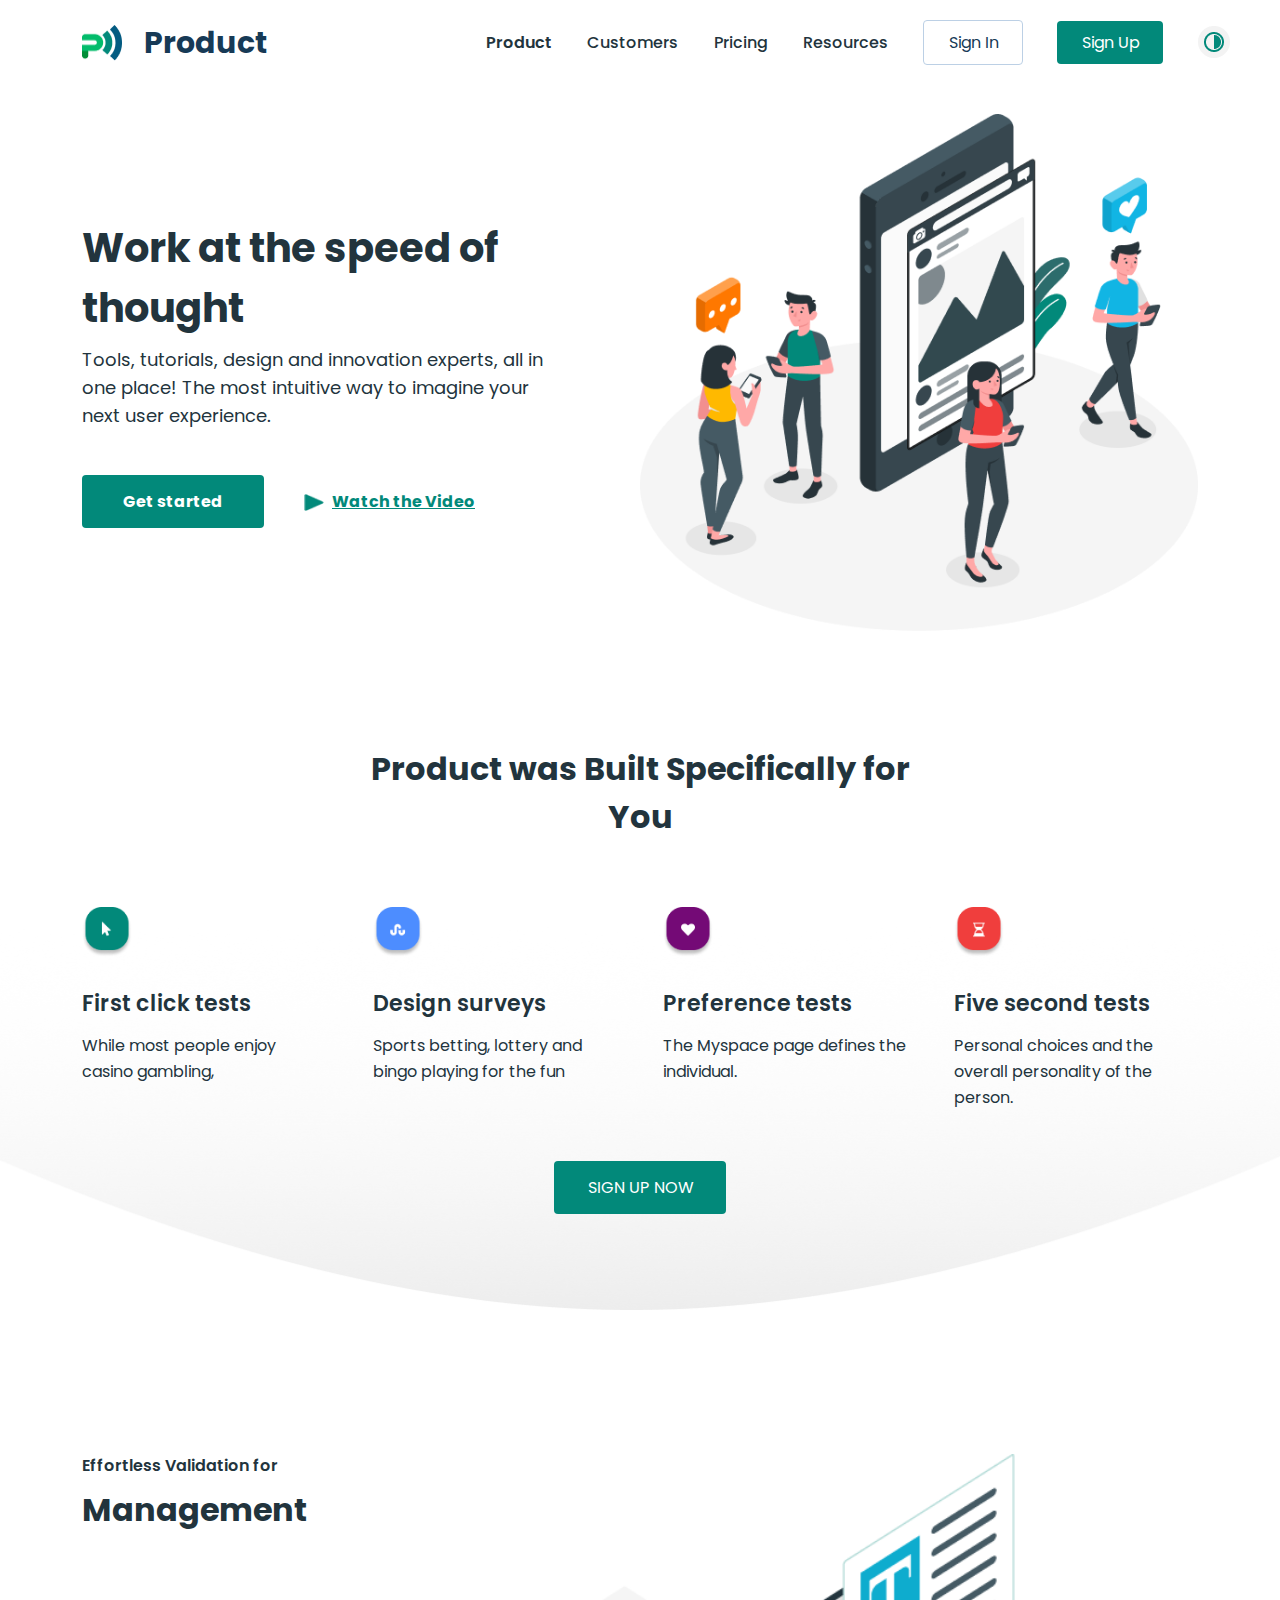
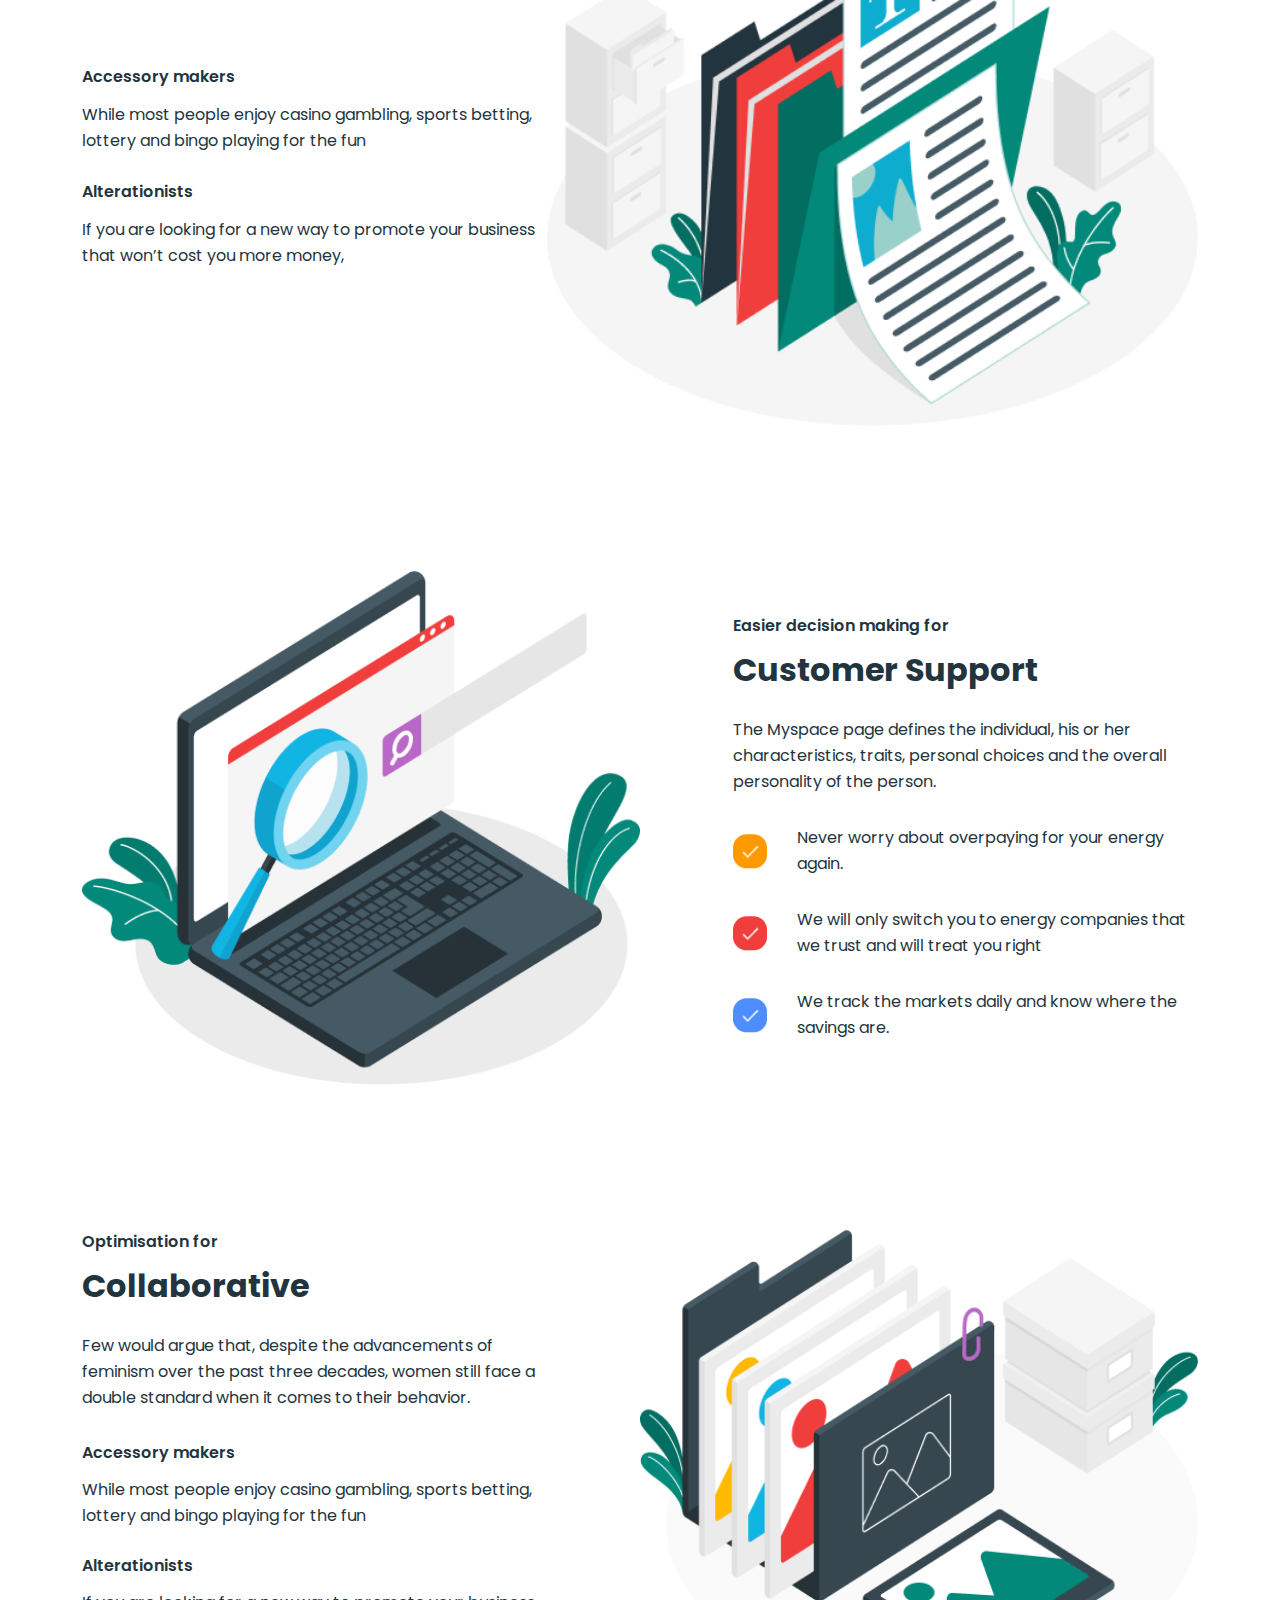
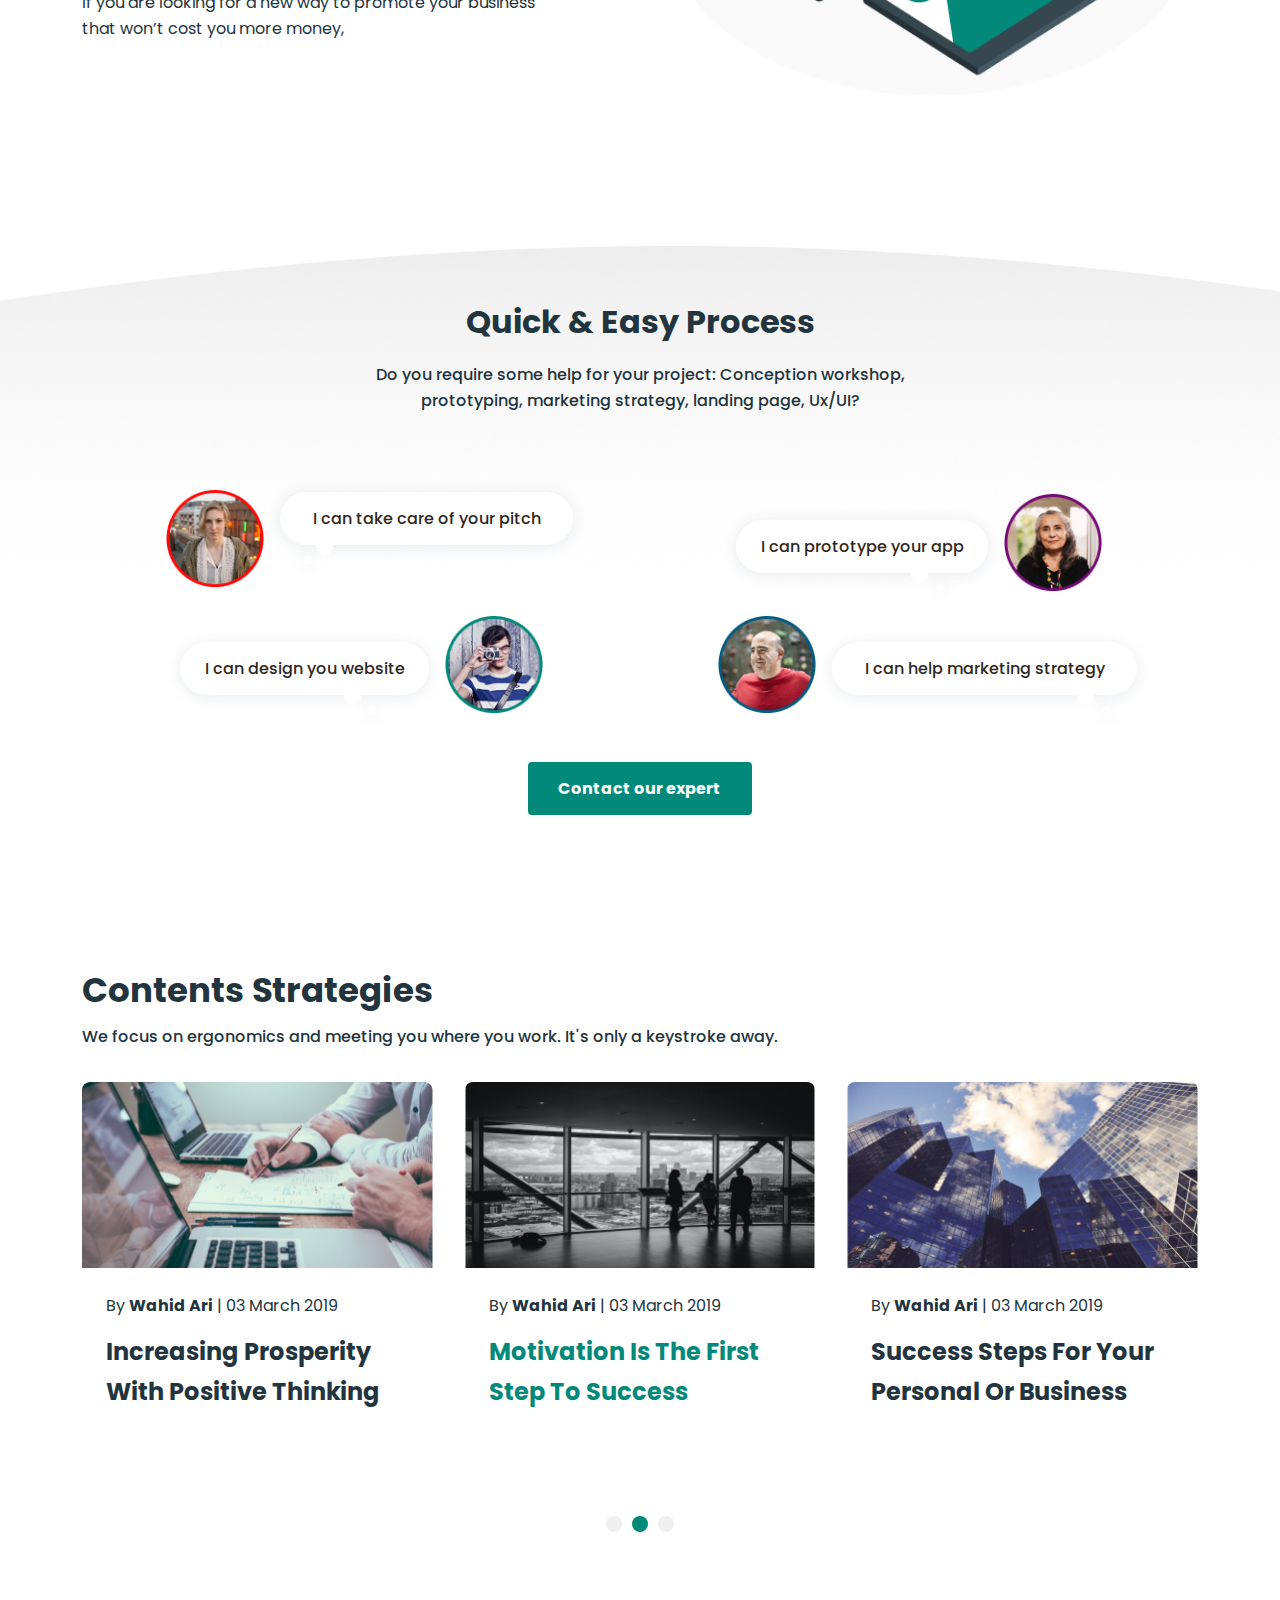
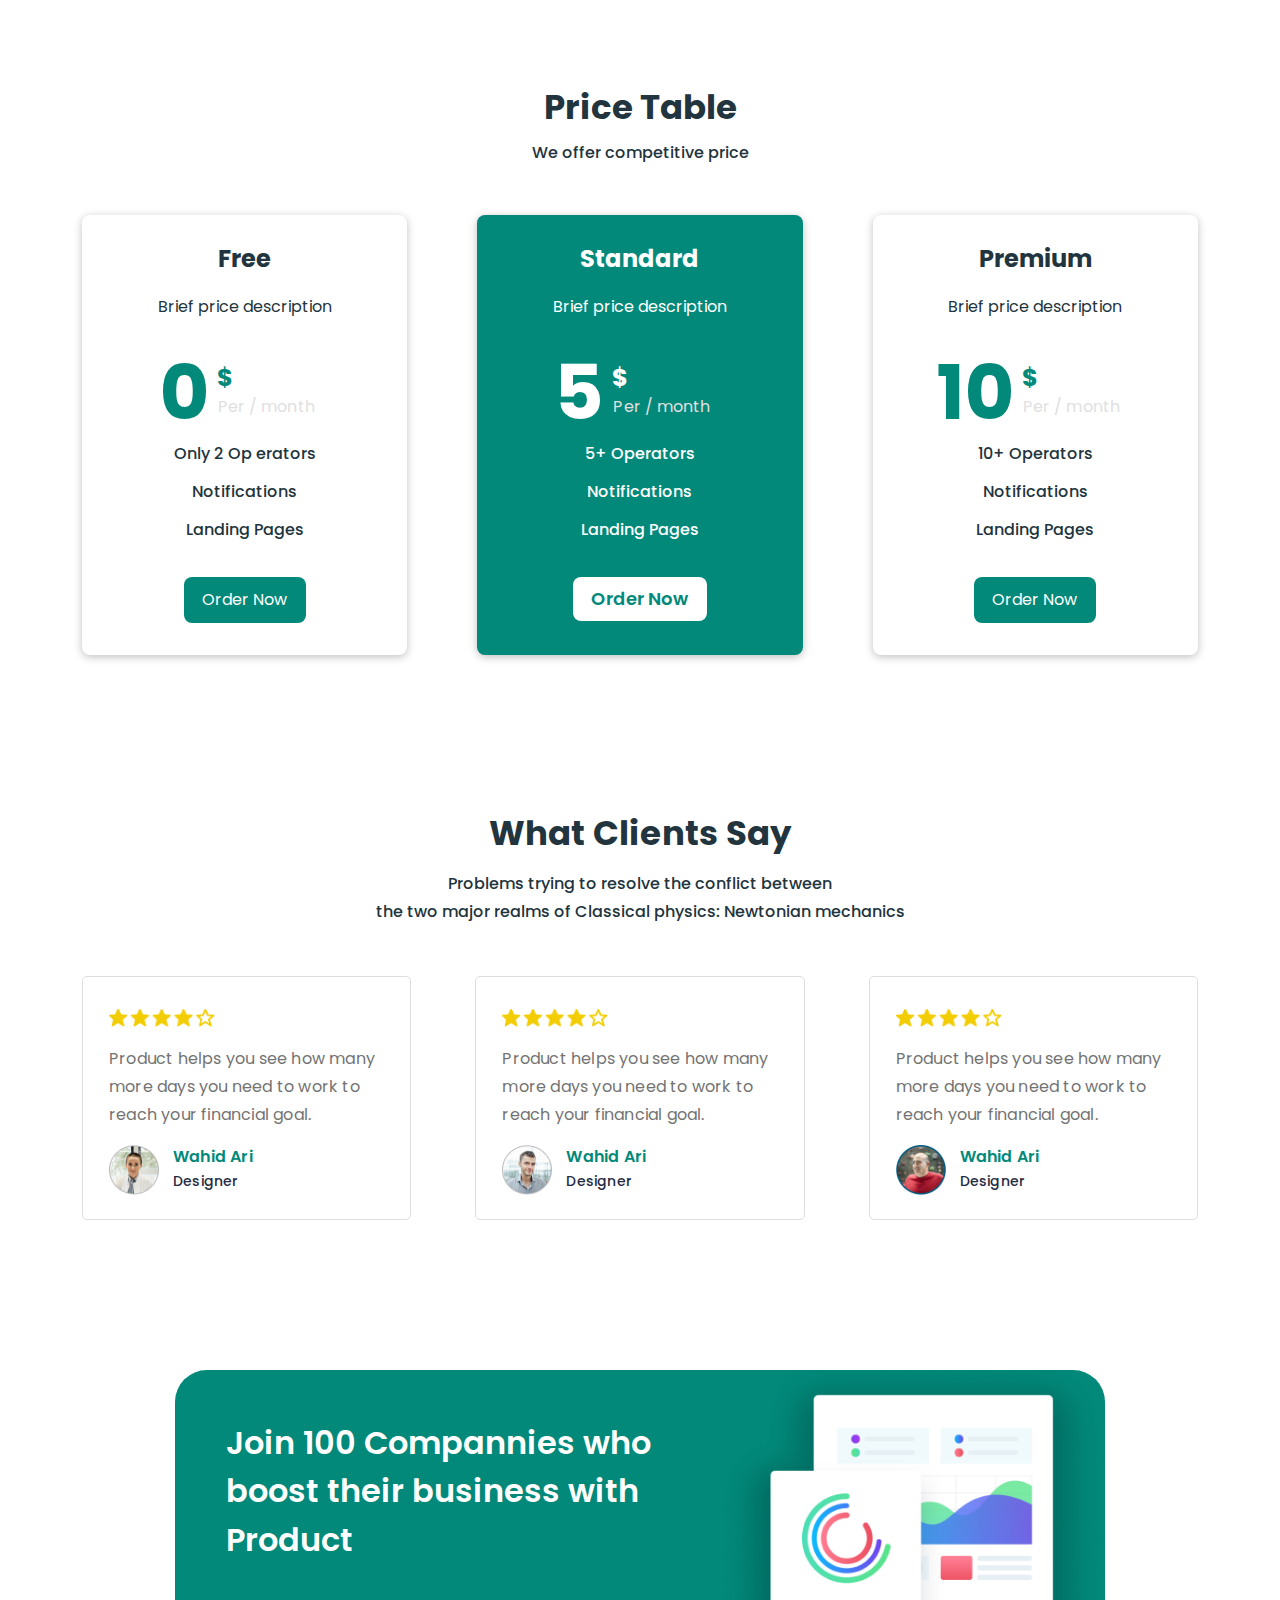
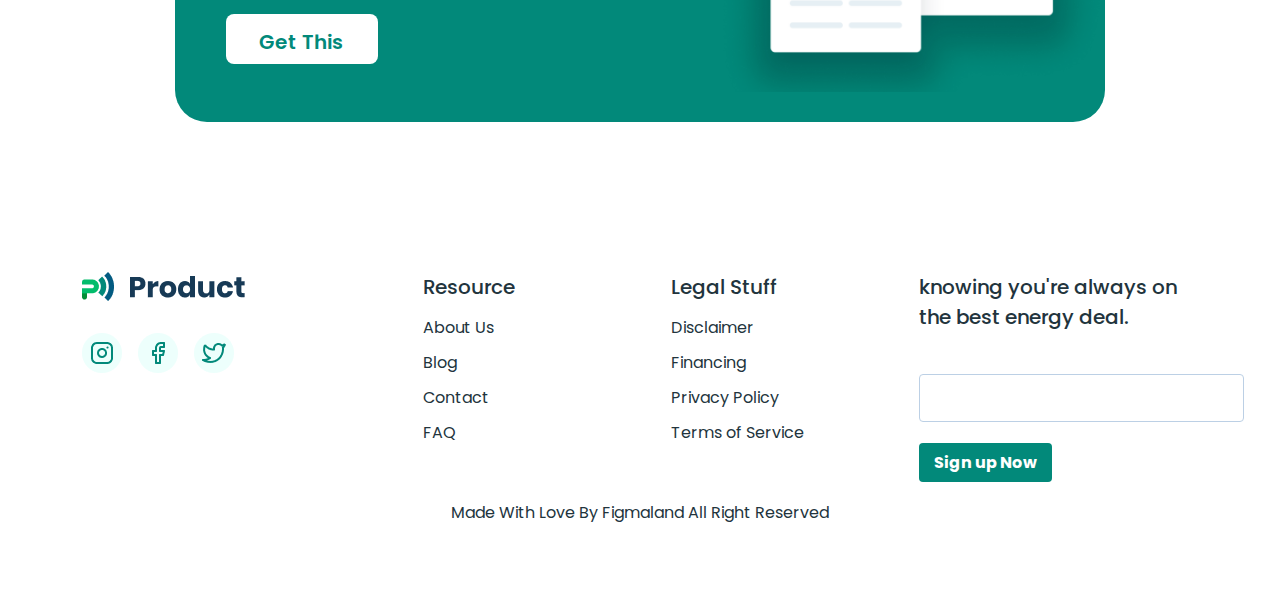
==== index.html @ bbb2ed30 "intial commit" ====
<!DOCTYPE html>
<html>

<head>
  <meta charset="utf-8">
  <title>Lesson 3_3</title>
  <meta name="viewport" content="width=device-width, initial-scale=1.0">
  <link rel="stylesheet" href="css/bootstrap.css">
  <link rel="stylesheet" href="css/style.css">
  <link rel="preconnect" href="https://fonts.googleapis.com">
  <link href="https://fonts.googleapis.com/css2?family=Poppins:wght@400;500;600;700&display=swap" rel="stylesheet">
  <link href='https://unpkg.com/boxicons@2.1.4/css/boxicons.min.css' rel='stylesheet'>
</head>

<body>
  <header>
    <div class="container">
      <div class="header-product">
        <div class="header-product-logo col-lg-2 col-6">
          <img src="img/product.png" class="col-3" alt="product" width="40px" height="36px">
          <h1 class="col-8">Product</h1>
        </div>
          <input type="checkbox" name="checkbox">
          <span><i class='bx bx-menu'></i><i class='bx bx-x'></i></span>
        <div class="product-nav col-lg-8 col-3">
          <nav class="col-7">
            <ul>
              <li><a href="index.html">Product</a></li>
              <li><a href="customers.html">Customers</a></li>
              <li><a href="pricing.html">Pricing</a></li>
              <li><a href="#">Resources</a></li>
            </ul>
          </nav>
          <button type="button" class="sign-in">Sign In</button>
          <button type="button" class="sign-up">Sign Up</button>
          <div id="headerImg"></div>
        </div>
      </div>
    </div>
  </header>

  <section>
    <div class="container">
      <div class="work">
        <div class="row align-items-center justify-content-between">
          <div class="work-text col-lg-5 col-12 order-last-work">
            <h1>Work  at the speed of thought</h1>
            <p>Tools, tutorials, design and innovation experts, all in one place! The most intuitive way to imagine your next user experience.</p>
            <div>
              <button type="button" class="started-btn">Get started</button>
              <button type="button" class="the-video-btn"><img src="img/video-icon.png" alt="icon"><ins>Watch the Video</ins></button>
            </div>
          </div>
          <div class="work-img col-lg-6 col-12 order-first-work">
            <img src="img/amico.png" alt="amoco">
          </div>
        </div>
        </div>
    </div>
  </section>

  <section id="section-bluit">
    <div class="container">
      <div class="bluit">
        <h2 class="col-lg-6 col-12">Product  was Built Specifically for You</h2>
        <div class="row">
          <div class="bluit-content">
            <img src="img/first-click.png" alt="first-click">
            <h3>First click tests</h3>
            <p>While most people enjoy casino gambling,</p>
          </div>
          <div class="bluit-content">
            <img src="img/design-surveys.png" alt="design-surveys">
            <h3>Design surveys</h3>
            <p>Sports betting, lottery and bingo playing for the fun</p>
          </div>
          <div class="bluit-content">
            <img src="img/prefernce.png" alt="prefernce">
            <h3>Preference tests</h3>
            <p>The Myspace page defines the individual.</p>
          </div>
          <div class="bluit-content">
            <img src="img/five-second.png" alt="five-second">
            <h3>Five second tests</h3>
            <p>Personal choices and the overall personality of the person. </p>
          </div>
        </div>
        <button type="button" class="bluit-sign-btn">SIGN UP NOW</button>
      </div>
    </div>
  </section>

  <section>
    <div class="container">
      <div class="row management">
        <div class="management-text col-lg-5 col-12">
          <h4>Effortless Validation for</h4>
          <h2>Management</h2>
          <p>The Myspace page defines the individual, his or her characteristics, traits, personal choices and the overall personality of the person. </p>
          <h4>Accessory makers</h4>
          <p>While most people enjoy casino gambling, sports betting, lottery and bingo playing for the fun</p>
          <h4>Alterationists</h4>
          <p>If you are looking for a new way to promote your business that won’t cost you more money,</p>
        </div>
        <div class="management-img col-lg-7 col-12">
          <img src="img/management.png" alt="management">
        </div>
      </div>
    </div>
  </section>

  <section>
    <div class="container">
      <div class="support row align-items-center justify-content-between">
        <div class="support-img col-lg-6 col-12">
          <img src="img/support.png" alt="support">
        </div>
        <div class="support-text col-lg-5 col-12">
          <h4>Easier decision making for</h4>
          <h2>Customer Support</h2>
          <p>The Myspace page defines the individual, his or her characteristics, traits, personal choices and the overall personality of the person. </p>
          <div>
            <div class="row align-items-center">
              <img src="img/support-img-orange.png" alt="img">
              <p>Never worry about overpaying for your energy again.</p>
            </div>
            <div class="row align-items-center">
              <img src="img/support-img-red.png" alt="img">
              <p>We will only switch you to energy companies that we trust and will treat you right</p>
            </div>
            <div class="row align-items-center">
              <img src="img/support-img-blue.png" alt="img">
              <p>We track the markets daily and know where the savings are.</p>
            </div>
          </div>
        </div>
      </div>
    </div>
  </section>

  <section>
    <div class="container">
      <div class="collaborative row justify-content-between">
        <div class="collaborative-text col-lg-5 col-12">
          <h4>Optimisation for</h4>
          <h2>Collaborative</h2>
          <p>Few would argue that, despite the advancements of feminism over the past three decades, women still face a double standard when it comes to their behavior.</p>
          <h4>Accessory makers</h4>
          <p>While most people enjoy casino gambling, sports betting, lottery and bingo playing for the fun</p>
          <h4>Alterationists</h4>
          <p>If you are looking for a new way to promote your business that won’t cost you more money,</p>
        </div>
        <div class="collaborative-img row col-lg-6 col-12">
          <img src="img/collaborative-img.png" alt="img">
        </div>
      </div>
    </div>
  </section>

  <section id="section-process">
    <div class="container">
      <div class="process row justify-content-center">
        <div class="process-text row">
          <h2 class="col-12">Quick & Easy Process</h2>
          <p class="col-lg-6 col-11">Do you require some help for your project: Conception workshop,
            prototyping, marketing strategy, landing page, Ux/UI?</p>
        </div>
          <div class="process-container row">
            <div class="process-content col-lg-6 col-12">
              <div><img src="img/Avator.png" alt="img"></div>
              <div class="process-p">
                <p class="col-lg-12 col-12">I can take care of your pitch</p>
                <span class="process-span1"></span>
                <span class="process-span2"></span> 
              </div>
            </div>
            <div class="process-content col-lg-6 col-12">
              <div class="process-p">
                <p class="col-lg-12 col-12">I can prototype your app</p>
                <span class="process-span1"></span>
                <span class="process-span2"></span> 
              </div>             
              <div><img src="img/Avator-1.png" alt="img"></div>
            </div>
            <div class="process-content col-lg-6 col-12">
              <div class="process-p">
                <p class="col-lg-12 col-12">I can design you website</p>
                <span class="process-span1"></span>
                <span class="process-span2"></span> 
              </div>
              <div><img src="img/Avator-3.png" alt="img"></div>
            </div>
            <div class="process-content col-lg-6 col-12">
              <div><img src="img/Avator-2.png" alt="img"></div>
              <div  class="process-p">
                <p class="col-lg-12 col-12">I can help marketing strategy</p>
                <span class="process-span1"></span>
                <span class="process-span2"></span> 
              </div>
            </div>
          </div>
          <button type="button">Contact our expert</button>
      </div>
    </div>
  </section>

  <section id="section-strategies">
    <div class="container">
      <div class="strategies">
        <h2 class="col-12">Contents Strategies</h2>
        <p class="col-12">We focus on ergonomics and meeting you where you work. It's only a keystroke away.</p>
        <div class="strategies-container">
          <div class="strategies-content">
            <img src="img/strategies-1.png" alt="img">
            <div class="strategies-content-text">
              <p>By <span>Wahid Ari</span> |  03 March 2019</p>
              <h3>Increasing Prosperity With Positive Thinking</h3>
            </div>
          </div>
          <div class="strategies-content">
            <img src="img/strategies-2.png" alt="img">
            <div class="strategies-content-text">
              <p>By <span>Wahid Ari</span> |  03 March 2019</p>
              <h3>Motivation Is The First Step To Success</h3>
            </div>
          </div>
          <div class="strategies-content">
            <img src="img/strategies-3.png" alt="img">
            <div class="strategies-content-text">
              <p>By <span>Wahid Ari</span> |  03 March 2019</p>
              <h3>Success Steps For Your Personal Or Business</h3>
            </div>
          </div>
        </div>
        <div class="strategies-span">
          <span></span>
          <span></span>
          <span></span>
        </div>
      </div>
    </div>
  </section>

  <section>
    <div class="container">
      <div class="price">
        <h2>Price Table</h2>
        <p>We offer competitive price</p>
        <div class="price-container">
          <div class="price-content">
            <h3>Free</h3>
            <p>Brief price description</p>
            <div><span>0</span><span>$</span><p>Per / month</p></div>
            <p>Only 2 Op erators</p>
            <p>Notifications</p>
            <p>Landing Pages</p>
            <button type="button">Order Now</button>
          </div>
          <div class="price-content">
            <h3>Standard</h3>
            <p>Brief price description</p>
            <div><span>5</span><span>$</span><p>Per / month</p></div>
            <p>5+ Operators</p>
            <p>Notifications</p>
            <p>Landing Pages</p>
            <button type="button">Order Now</button>
          </div>
          <div class="price-content">
            <h3>Premium</h3>
            <p>Brief price description</p>
            <div><span>10</span><span>$</span><p>Per / month</p></div>
            <p>10+ Operators</p>
            <p>Notifications</p>
            <p>Landing Pages</p>
            <button type="button">Order Now</button>
          </div>
        </div>
      </div>
    </div>
  </section>

  <section>
    <div class="container">
      <div class="clients">
        <div class="clients-text col-12">
          <h2>What Clients Say</h2>
          <p>Problems trying to resolve the conflict between <br> 
            the two major realms of Classical physics: Newtonian mechanics </p>
        </div>
        <div class="clients-container">
          <div class="clients-content">
            <img src="img/star.png" alt="img">
            <p>Product helps you see how many 
              more days you need to work to <br>
              reach your financial goal.</p>
            <div class="row clients-information">
              <img src="img/clients-img-1.png" alt="img">
              <div>
                <h4>Wahid Ari</h4>
                <p>Designer</p>
              </div>
            </div>
          </div>
          <div class="clients-content">
            <img src="img/star.png" alt="img">
            <p>Product helps you see how many 
              more days you need to work to <br>
              reach your financial goal.</p>
            <div class="row clients-information">
              <img src="img/clients-img-2.png" alt="img">
              <div>
                <h4>Wahid Ari</h4>
                <p>Designer</p>
              </div>
            </div>
          </div>
          <div class="clients-content">
            <img src="img/star.png" alt="img">
            <p>Product helps you see how many 
              more days you need to work to <br>
              reach your financial goal.</p>
            <div class="row clients-information">
              <img src="img/Avator-2.png" alt="img">
              <div>
                <h4>Wahid Ari</h4>
                <p>Designer</p>
              </div>
            </div>
          </div>
        </div>
      </div>
    </div>
  </section>

  <section id="section-compannies">
    <div class="container">
      <div class="row justify-content-center">
        <div class="compannies row col-lg-10 col-12">
          <div class="col-lg-7 col-12">
            <h2>Join 100 Compannies who <br> boost their business with Product</h2>
            <button>Get This</button>
          </div>
          <div class="col-lg-5 col-12">
            <img src="img/screen.png" alt="img">
          </div>
        </div>
      </div>
    </div>
  </section>

  <footer>
    <div class="container">
      <div class="row justify-content-center">
        <div class="foot-product row col-12">
          <div class="foot-icon col-lg-3 col-12">
            <div></div>
            <ul class="row">
              <li><img src="img/instagram.png" alt="icon"></li>
              <li><img src="img/facebook.png" alt="icon"></li>
              <li><img src="img/twitter.png" alt="icon"></li>
            </ul> 
          </div>
          <div class="col-lg-2 col-12">
            <h4>Resource</h4>
            <ul>
              <li>About Us</li>
              <li>Blog</li>
              <li>Contact</li>
              <li>FAQ</li>
            </ul>
          </div>
          <div class="col-lg-2 col-12">
            <h4>Legal Stuff</h4>
            <ul>
              <li>Disclaimer</li>
              <li>Financing</li>
              <li>Privacy Policy</li>
              <li>Terms of Service</li>
            </ul>
          </div>
          <div class="col-lg-3 col-12">
            <h4>knowing you're always on the best energy deal.</h4>
            <input type="text" placholder="Enter your phone Number"> <br>
            <button>Sign up Now</button>
          </div>
        </div>
        <div class="foot-p"><p>Made With Love By Figmaland All Right Reserved</p></div>
      </div>
    </div>
  </footer>

  <script src="js/main.js"></script>
</body>

</html>
---- css/style.css ----
:root {
  --body-bg-color: #fff;
  --header-text-color: #173A56;
  --text-color: #22343D;
  --bluit-bg: url(/img/bluid-bg.png);
  --process-bg: url(/img/process-bg.png);
  --product-img-foot: url(/img/product-img.png);
  --bluit-bg-responsiv: url(/img/bluit-bg-responsiv.png);
  --process-bg-responsiv: url(/img/process-bg-responsiv.png);
  --management-p: none;
  --management-p-margn: 130px;
}

.dark {
  --body-bg-color: #1F2E35;
  --header-text-color: #fff;
  --text-color: #fff;
  --bluit-bg: url(/img/bluid-bg-dark.png);
  --process-bg: url(/img/process-bg-dark.png);
  --product-img-foot: url(/img/product-img-dark.png);
  --bluit-bg-responsiv: url(/img/bluit-bg-responsiv-dark.png);
  --process-bg-responsiv: url(/img/process-bg-responsiv-dark.png);
  --management-p: flex;
  --management-p-margn: 23px;
}

body {
  font-family: 'Poppins', sans-serif;
  background-color: var(--body-bg-color);
  transition: all .4s;
  padding: 0;
  margin: 0;
}

img {
  width: 100%;
}

a {
  text-decoration: none;
}

li {
  list-style: none;
}

header {
  padding: 20px 0px 24px 0px;
}

.header-product {
  display: flex;
  justify-content: space-between;
  align-items: center;
  position: relative;
}

.header-product-logo {
  display: flex;
  justify-content: space-between;
  align-items: center;
}

.header-product-logo img {
  width: 40px;
  height: 36px;
}

.header-product-logo h1 {
  font-weight: 700;
  font-size: 30px;
  line-height: 28px;
  color: var(--header-text-color);
  margin: 0;
}

.header-product i {
  display: none;
}

.product-nav {
  display: flex;
  justify-content: space-between;
  align-items: center;
  position: relative;
}
.product-nav a:hover {
  font-weight: 600;
}
.header-product input {
  display: none;
}
nav  {
  display: grid;
  align-items: center;
}

nav ul {
  display: flex;
  justify-content: space-between;
  align-items: center;
  margin: 0;
}

nav ul li:nth-child(1) > a {
  font-weight: 600;
}

nav ul li a {
  font-weight: 500;
  font-size: 16px;
  line-height: 28px;
  color: var(--text-color)
}

.sign-in {
  background: transparent;
  border: 1px solid #BCD0E5;
  border-radius: 4px;
  color: var(--header-text-color);
  padding: 10px 23px 9px 25px;
}
.sign-up {
  background: #02897A;
  border-radius: 4px;
  border: none;
  color: #fff;
  padding: 10px 23px 9px 25px;
}
#headerImg::before {
  content: url(/img/frame-49.png);
  width: 32px;
  height: 32px;
  position: absolute;
  top: 6px;
  cursor: pointer;
}


.work {
  margin-top: 25px;
}  
.order-first-work {
  order: 6;
}

.order-last-work {
  order: -1;
}

.work-text h1 {
  font-weight: 700;
  font-size: 40px;
  line-height: 60px;
  color: var(--text-color);
}

.work-text p {
  font-weight: 400;
  font-size: 18px;
  line-height: 28px;
  color: var(--text-color);
  margin-bottom: 45px;
}

.work-text .started-btn {
  background-color: #02897A;
  border-radius: 4px;
  border: none;
  padding: 15px 41px 14px 41px;
  color: #fff;
  font-weight: 700;
  font-size: 16px;
  line-height: 24px;
}

.work-text .the-video-btn {
  border: none;
  background-color: transparent;
  color: #02897A;
  font-weight: 700;
  font-size: 16px;
  line-height: 24px;
  margin-left: 30px;
}
.the-video-btn img {
  width: 20px;
  height: 17px;
  margin-right: 8px;
}



#section-bluit {
  background-image: var(--bluit-bg);
  background-repeat: no-repeat;
  background-size: 100% 389px;
  background-position: 0px 290px;
}

.bluit {
  padding: 114px 0px 150px 0px;
  display: grid;
  justify-items: center;

}

.bluit h2 {
  font-weight: 700;
  font-size: 32px;
  line-height: 48px;
  text-align: center;
  color: var(--text-color);
  margin-bottom: 66px;
}

.bluit > div {
    display: grid;
    grid-template-columns: 1fr 1fr 1fr 1fr;
    grid-column-gap: 46px;
}

.bluit-content img {
  width: 50px;
  height: 50px;
  margin-bottom: 30px;
}

.bluit-content h3 {
  font-weight: 600;
  font-size: 22px;
  line-height: 33px;
  color: var(--text-color);
  margin-bottom: 13px;
}

.bluit-content p {
  font-weight: 400;
  font-size: 16px;
  line-height: 26px;
  color: var(--text-color);
}

.bluit-sign-btn {
  background: #02897A;
  border-radius: 4px;
  color: #fff;
  border: none;
  padding: 15px 32px 14px 34px;
  margin: 34px 0px 90px 0px;
}

.management-text h4:nth-child(1) {
  font-weight: 600;
  font-size: 16px;
  line-height: 24px;
  color: var(--text-color);
  margin-bottom: 8px;
}
.management-text h4:nth-child(4) {
  margin-top: 30px;
}
.management-text h4 {
  font-weight: 600;
  font-size: 16px;
  line-height: 26px;
  color: var(--text-color);
  margin-bottom: 12px;
}
.management-text h4:nth-child(6) {
  margin-top: 25px;
}

.management-text h2 {
  font-weight: 700;
  font-size: 32px;
  line-height: 48px;
  color: var(--text-color);
  margin-bottom: var(--management-p-margn);
}

.management-text p:nth-child(3) {
  display: var(--management-p);
}

.management-text p {
  font-weight: 400;
  font-size: 16px;
  line-height: 26px;
  color: var(--text-color);
}

.management-img {
  display: flex;
  justify-content: flex-end;
}


.support {
  margin: 145px 0;
}

.support-text h4 {
  font-weight: 600;
  font-size: 16px;
  line-height: 24px;
  color: var(--text-color);
  margin-bottom: 8px;
}

.support-text h2 {
  font-weight: 700;
  font-size: 32px;
  line-height: 48px;
  color: var(--text-color);
  margin-bottom: 23px;
}

.support-text div div {
  margin-top: 30px;
  flex-wrap: nowrap;
}

.support-text img {
  width: 35px;
  height: 35px;
}

.support-text p {
  font-weight: 400;
  font-size: 16px;
  line-height: 26px;
  color: var(--text-color);
  margin-bottom: 0;
}

.support-text div p {
  margin-left: 30px;
}


.collaborative-text h4 {
  font-weight: 600;
  font-size: 16px;
  line-height: 24px;
  color: var(--text-color);
}
.collaborative-text h4:nth-child(4) {
  margin: 30px 0px 12px 0px;
}
.collaborative-text h4:nth-child(6) {
  margin: 25px 0px 12px 0px;
}

.collaborative-text h2 {
  font-weight: 700;
  font-size: 32px;
  line-height: 48px;
  color: var(--text-color);
  margin: 8px 0px 23px 0px;
}

.collaborative-text p {
  font-weight: 400;
  font-size: 16px;
  line-height: 26px;
  color: var(--text-color);
}


#section-process {
  background-image: var(--process-bg);
  background-repeat: no-repeat;
  background-size: 2323px 389px;
  background-position: -500px 0px;
  margin: 150px 0px;
}

.process h2 {
  font-weight: 700;
  font-size: 32px;
  line-height: 48px;
  color: var(--text-color);
  margin: 0px 0px 16px 0px;
  padding-top: 52px;
}

.process-text {
  display: flex;
  justify-content: center;
  text-align: center;
  margin-bottom: 32px;
}
.process-text p {
  font-weight: 500;
  font-size: 16px;
  line-height: 26px;
  color: var(--text-color);
}

.process-container {
  margin-bottom: 48px;
}

.process-container img {
  width: 98px;
  height: 98px;
}

.process-container .process-content div {
  margin: 0;
}

.process-content {
  display: flex;
  justify-content: center;
  text-align: center;
  align-items: center;
}

.process-container > div:nth-child(2) {
  margin-top: 32px;
}

.process-container p {
  background-color: #fff;
  box-shadow: 0px 2px 15px rgba(23, 58, 86, 0.1);
  border-radius: 26.5px;
  padding: 15px 24px 14px 25px;
  color: #2F281E;
  font-weight: 500;
  font-size: 16px;
  line-height: 24px;
}

.process-container .process-content:nth-child(1) p {
  margin: -40px 0px 0px 16px;
}

.process-container .process-content:nth-child(2) {
  margin-bottom: 24px;
}
.process-container .process-content:nth-child(2) .process-p {
  margin: 0px 16px 0px 0px;
}
.process-container .process-content:nth-child(2) p {
  margin: 8px 0px 0px 0px;
}
.process-container .process-content:nth-child(3) .process-p {
  margin: 0px 16px 0px 0px;
}
.process-container .process-content:nth-child(3) p {
  margin: 8px 0px 0px 0px;
}

.process-container .process-content:nth-child(4) p {
  margin: 8px 0px 0px 16px;
}

.process-p {
  position: relative;
}

.process-p .process-span1 {
  position: absolute;
  width: 17px;
  height: 17px;
  background-color: #fff;
  border-radius: 50%;
}
.process-p .process-span2 {
  position: absolute;
  width: 9px;
  height: 9px;
  background-color: #fff;
  border-radius: 50%;
  box-shadow: 0px 2px 15px rgba(23, 58, 86, 0.1);
}

.process-content:nth-child(1) .process-span1 {
  top: 6px;
  left: 52px;
}
.process-content:nth-child(1) .process-span2 {
  top: 24px;
  left: 39px;
}

.process-content:nth-child(2) .process-span1 {
  top: 54px;
  right: 60px;
}
.process-content:nth-child(2) .process-span2 {
  top: 72px;
  right: 43px;
}

.process-content:nth-child(3) .process-span1 {
  top: 54px;
  right: 68px;
}
.process-content:nth-child(3) .process-span2 {
  top: 72px;
  right: 53px;
}

.process-content:nth-child(4) .process-span1 {
  top: 54px;
  right: 27px;
}
.process-content:nth-child(4) .process-span2 {
  top: 72px;
  right: 10px;
}

.process button {
  padding: 15px 31px 14px 30px;
  background-color: #02897A;
  border-radius: 4px;
  color: #fff;
  font-weight: 700;
  font-size: 16px;
  line-height: 24px;
  border: none;
}


.strategies > h2 {
  font-weight: 700;
  font-size: 34px;
  line-height: 51px;
  color: var(--text-color);
  margin-bottom: 8px;
}

.strategies > p {
  font-weight: 500;
  font-size: 16px;
  line-height: 26px;
  color: var(--text-color);
  margin-bottom: 32px;
}

.strategies-container {
  display: grid;
  grid-column-gap: 32px;
  grid-template-columns: 1fr 1fr 1fr;
}

.strategies-content {
  background-color: #fff;
  border-radius: 8px;
}

.strategies-content img {
  width: 100%;
  border-radius: 8px 8px 0px 0px;
}

.strategies-content-text p {
  font-weight: 400;
  font-size: 16px;
  line-height: 28px;
  color: #22343D;
  margin: 24px 0px 12px 24px;
}

.strategies-content-text p > span {
  font-weight: 700;
}

.strategies-content-text h3 {
  font-weight: 700;
  font-size: 24px;
  line-height: 40px;
  color: #22343D;
  margin: 0px 0px 40px 24px;
}

.strategies-container .strategies-content:nth-child(2) h3 {
  color: #02897A;
}

.strategies-span {
  display: flex;
  justify-content: center;
  margin-top: 64px;
}
.strategies-span > span {
  width: 16px;
  height: 16px;
  background-color: #EFEFEF;
  border-radius: 50%;
}
.strategies-span span:nth-child(2) {
  background-color: #02897A;
  margin: 0px 10px;
}


.price {
  text-align: center;
  margin: 150px 0px;
}

.price h2 {
  font-weight: 700;
  font-size: 34px;
  line-height: 51px;
  color: var(--text-color);
}

.price > p {
  font-weight: 500;
  font-size: 16px;
  line-height: 24px;
  color: var(--text-color);
  margin: 8px 0px 50px 0px;
}

.price-container {
  display: grid;
  grid-template-columns: 1fr 1fr 1fr;
  grid-column-gap: 70px;
}

.price-content {
  background: #FFFFFF;
  box-shadow: 0px 2px 8px rgba(0, 0, 0, 0.25);
  border-radius: 8px;
  color: #22343D;
}

.price-content h3 {
  font-weight: 700;
  font-size: 24px;
  line-height: 40px;
  margin: 24px 0px 8px 0px;
}

.price-content p:nth-child(2) {
  font-weight: 400;
  font-size: 16px;
  line-height: 40px;
  margin-bottom: 16px;
}

.price-content div {
  display: flex;
  justify-content: center;
}

.price-content > div > span:nth-child(1) {
  font-weight: 700;
  font-size: 76px;
  line-height: 100px;
  color: #02897A;
  margin-right: 8px;
}
.price-content > div > span:nth-child(2) {
  font-weight: 700;
  font-size: 24px;
  line-height: 30px;
  letter-spacing: 0.1px;
  color: #02897A;
  margin-top: 20px;
}

.price-content > div > p:nth-child(3) {
  font-weight: 400;
  font-size: 16px;
  line-height: 19px;
  letter-spacing: 0.1px;
  color: #AFAFAF;
  position: relative;
  top: 54px;
  left: -15px;
}

.price-content p {
  font-weight: 500;
  font-size: 16px;
  line-height: 22px;
  color: #22343D;
}

.price-content button {
  background: #02897A;
  border-radius: 8px;
  padding: 11px 19px 11px 18px;
  color: #fff;
  border: none;
  margin: 20px 0px 32px 0px;
}

.price-container .price-content:nth-child(2) * {
  color: #fff;
}
.price-container .price-content:nth-child(2) {
  background-color: #02897A;
}
.price-container .price-content div p:nth-child(3) {
  color: #E0E0E0;
}
.price-container .price-content:nth-child(2) button {
  background-color: #fff;
  color: #02897A;
  font-weight: 600;
  font-size: 18px;
  line-height: 22px;
}



.clients-text {
  text-align: center;
  color: var(--text-color);
}

.clients-text h2 {
  font-weight: 700;
  font-size: 34px;
  line-height: 57px;
  letter-spacing: 0.2px;
  font-family: 'Poppins';
}

.clients-text p {
  font-weight: 500;
  font-size: 16px;
  line-height: 28px;
  letter-spacing: 0.2;
  margin: 8px 0px 50px 0px;
}

.clients-container {
  display: grid;
  grid-template-columns: 1fr 1fr 1fr;
  grid-column-gap: 64px;
}

.clients-content {
  background-color: #fff;
  border: 1px solid #DEDEDE;
  border-radius: 5px;
  padding: 28px 26px 24px 26px;
}

.clients-content > img {
  width: 106px;
  height: 18px;
}

.clients-content > p:nth-child(2) {
  margin: 16px 0px;
  font-weight: 400;
  font-size: 16px;
  line-height: 28px;
  letter-spacing: 0.2px;
  color: #737373;
}

.clients-information {
  margin: 0;
}

.clients-information img {
  width: 50px;
  height: 50px;
  margin-right: 14px;
}

.clients-information h4 {
  font-weight: 600;
  font-size: 16px;
  line-height: 24px;
  letter-spacing: 0.2px;
  color: #02897A;
  margin: 0;
}

.clients-information p {
  font-weight: 500;
  font-size: 14px;
  line-height: 24px;
  letter-spacing: 0.2px;
  color: #252B42;
  margin: 0;
}



#section-compannies {
  margin: 150px 0px;
}

#section-compannies > .container > .row {
  margin: 0;
}

.compannies {
  background: #02897A;
  border-radius: 32px;
  color: #fff;
}

.compannies > div:nth-child(1) {
  padding-left: 51px;
  margin-top: 49px;
}
.compannies h2 {
  font-weight: 600;
  font-size: 32px;
  line-height: 151.4%;
  margin-bottom: 50px;
}

.compannies button {
  border-radius: 8px;
  background-color: #fff;
  color: #02897A;
  border: none;
  font-weight: 600;
  font-size: 20px;
  line-height: 30px;
  padding: 13px 35px 7px 33px;
  margin-bottom: 58px;
}

.compannies img {
  width: 100%;
}



.foot-product * h4 {
  font-weight: 500;
  font-size: 20px;
  line-height: 30px;
  color: var(--text-color);
}

.foot-product * ul {
  padding: 0;
  margin: 0;
  list-style: none;
}

.foot-product * li {
  font-weight: 400;
  font-size: 16px;
  line-height: 35px;
  color: var(--text-color);
}

.foot-product.row {
  justify-content: space-between;
  flex-wrap: nowrap;
}

.foot-icon div::before {
  content: var(--product-img-foot);
}

.foot-icon ul {
  margin: 0;
  padding: 0;
  list-style: none;
}

.foot-icon li {
  margin: 24px 16px 0px 0px;
  cursor: pointer;
}

input {
  border: 1px solid #BCD0E5;
  border-radius: 4px;
  background-color: #fff;
  margin: 34px 0px 21px 0px;
  width: 325px;
  height: 48px;
}
::placeholder {
  font-family: 'ProximaNova';
  font-size: 16px;
  line-height: 28px;
  color: #BCD0E5;
}

.foot-product button {
  font-weight: 700;
  font-size: 16px;
  line-height: 24px;
  background: #02897A;
  border-radius: 4px;
  color: #fff;
  padding: 8px 15px 7px 15px;
  border: none;
}

.foot-p {
  font-weight: 400;
  font-size: 16px;
  line-height: 30px;
  color: var(--text-color);
  margin: 16px 0px 46px 0px;
  text-align: center;
}


@media (max-width: 992px) {

  .col-1

  .header-product {
    position: relative;
    background: none;
    top: 50px;
    right: 50px;
    z-index: 1;
  }

  .header-product input {
    position: absolute;
    width: 28px;
    height: 30px;
    top: -30px;
    right: 0px;
    z-index: 2;
    cursor: pointer;
    opacity: 0;display: block;
  }

  .product-nav {
    display: none;
    position: absolute;
    width: 300px;
    top: -20px;
    right: -20px;
    padding: 50px;
    padding-top: 70px;
    background-color: var(--text-color);
  }

  .header-product input:checked ~ .product-nav {
    display: block;
  }

  #headerImg::before {
    top: 25px;
  }

  .header-product ul {
    display: block;
    padding: 0;
    margin-bottom: 30px;
  }

  .header-product li {
    display: block;
    padding: 10px 0;
  }

  .header-product button {
    display: block;
    margin-bottom: 20px;
  }

  .header-product .sign-in {
    color: var(--body-bg-color);
  }

  .header-product input:checked ~ span, 
  .header-product input:checked ~ span > .bx-x {
    opacity: 1;
    color: var(--body-bg-color);
    display: block;
  }

  .header-product input:checked ~ span > .bx-menu {
    display: none;
  }

  .header-product span {
    width: 28px;
    height: 31px;
    margin-right: 0px;
    z-index: 1;
  }

  .header-product span > .bx-menu {
    display: block;
    z-index: 1;
    width: 100%;
    height: 100%;
    color: var(--text-color);
  }

  .header-product span > i {
    width: 100%;
    height: 100%;
    margin-top: 8px;
  }

  .product-nav a {
    color: var(--body-bg-color);
  }

  .work-text h1 {
    font-size: 36px;
    text-align: center;
  }

  .work-text p {
    text-align: center;
    margin-bottom: 20px;
  }

  .work-text div {
    display: flex;
    justify-content: center;
  }

  .work-text div button.started-btn {
    padding: 15px 24px 14px 25px;
  }

  .work-text div button.the-video-btn {
    margin-left: 27px;
    padding: 0;
  }

  .order-first-work {
    order: -1;
  }
  
  .order-last-work {
    order: 6;
  }

  #section-bluit {
    background-image: var(--bluit-bg-responsiv);
    background-repeat: no-repeat;
    background-position: 0px 1030px;
    background-size: 100% 201px;
  }

  .bluit > div {
    display: grid;
    grid-template-columns: 1fr;
    margin: 0 70px;
    text-align: center;
  }


  .management {
    margin: 0px 24px;
  }

  .management-img {
    order: -1;
    margin-bottom: 50px;
  }

  .management-text {
    order: 6;
  }

  .management-text h2 {
    margin-bottom: 16px;
  }

  .management-text > p:nth-child(3) {
    display: flex;
  }



  .support {
    margin: 0px 24px 97px 24px;
  }

  .support-img {
    margin-bottom: 50px;
  }


  .collaborative {
    margin: 0px 24px;
  }

  .collaborative-img {
    order: -1;
    margin-bottom: 50px;
  }

  .collaborative-text {
    order: 6;
  }


  #section-process {
    background-image: var(--process-bg-responsiv);
    background-repeat: no-repeat;
    background-size: 100% 201px;
    background-position: 0px 0px;
  }

  .process {
    margin: 0px 18px;
  }

  .process-text {
    margin-top: 20px;
  }

  .process-container .process-content:nth-child(1) p {
    margin: 0px 0px 0px 16px;
    padding: 12px 20px 2px 21px;
    text-align: left;
  }
  .process-container .process-content:nth-child(2)  {
    order: 6;
    margin: 32px 0px;
  }
  .process-container .process-content:nth-child(2) p {
    margin: 0px;
    padding: 12px 27px 4px 30px;
  }

  .process-container .process-content:nth-child(3) {
    margin: 32px 0px;
  }
  .process-container .process-content:nth-child(3) p {
    margin: 0px;
    padding: 12px 16px 5px 19px;
  }
  .process-container .process-content:nth-child(4) p {
    margin: 0px 0px 0px 16px;
    padding: 11px 16px 5px 20px;
  }

  .process-span1,
  .process-span2 {
    display: none;
  }


  #section-strategies {
    padding: 0px 19px 0px 15px;
  }

  .strategies-container {
    display: grid;
    grid-column-gap: 32px;
    grid-template-columns: 1fr;
  }

  .strategies-span {
    display: none;
  }


  .price {
    margin: 60px 30px 100px 30px; 
  }

  .price > p {
    margin-bottom: 74px;
  }

  .price-container {
    display: grid;
    grid-template-columns: 1fr;
    grid-row-gap: 32px;
  }


  .clients {
    margin: 0px 29px;
  }

  .clients-text > p > br {
    display: none;
  }

  .clients-container {
    display: grid;
    grid-template-columns: 1fr;
    grid-row-gap: 32px;
  }


  #section-compannies {
    margin: 100px 6px;
  }

  .compannies > div:nth-child(1) {
    padding: 17px 21px 0px 22px;
    margin-top: 0px;
    text-align: center;
  }

  .compannies > div:nth-child(1) button {
    margin-bottom: 32px;
  }


  .foot-product {
    text-align: center;
  }

  .foot-product.row {
    flex-wrap: wrap;
  }

  .foot-icon ul {
    justify-content: center;
  }

  .foot-product div:nth-child(2) {
    margin: 32px 0px;
  }

  .foot-product div:nth-child(4) {
    margin: 32px 0px 44px 0px;
    padding: 0px 44px;
  }
  .foot-product div:nth-child(4) input {
    width: 300px;
  }

  .foot-p {
    margin: 0 -1px;
  }
}
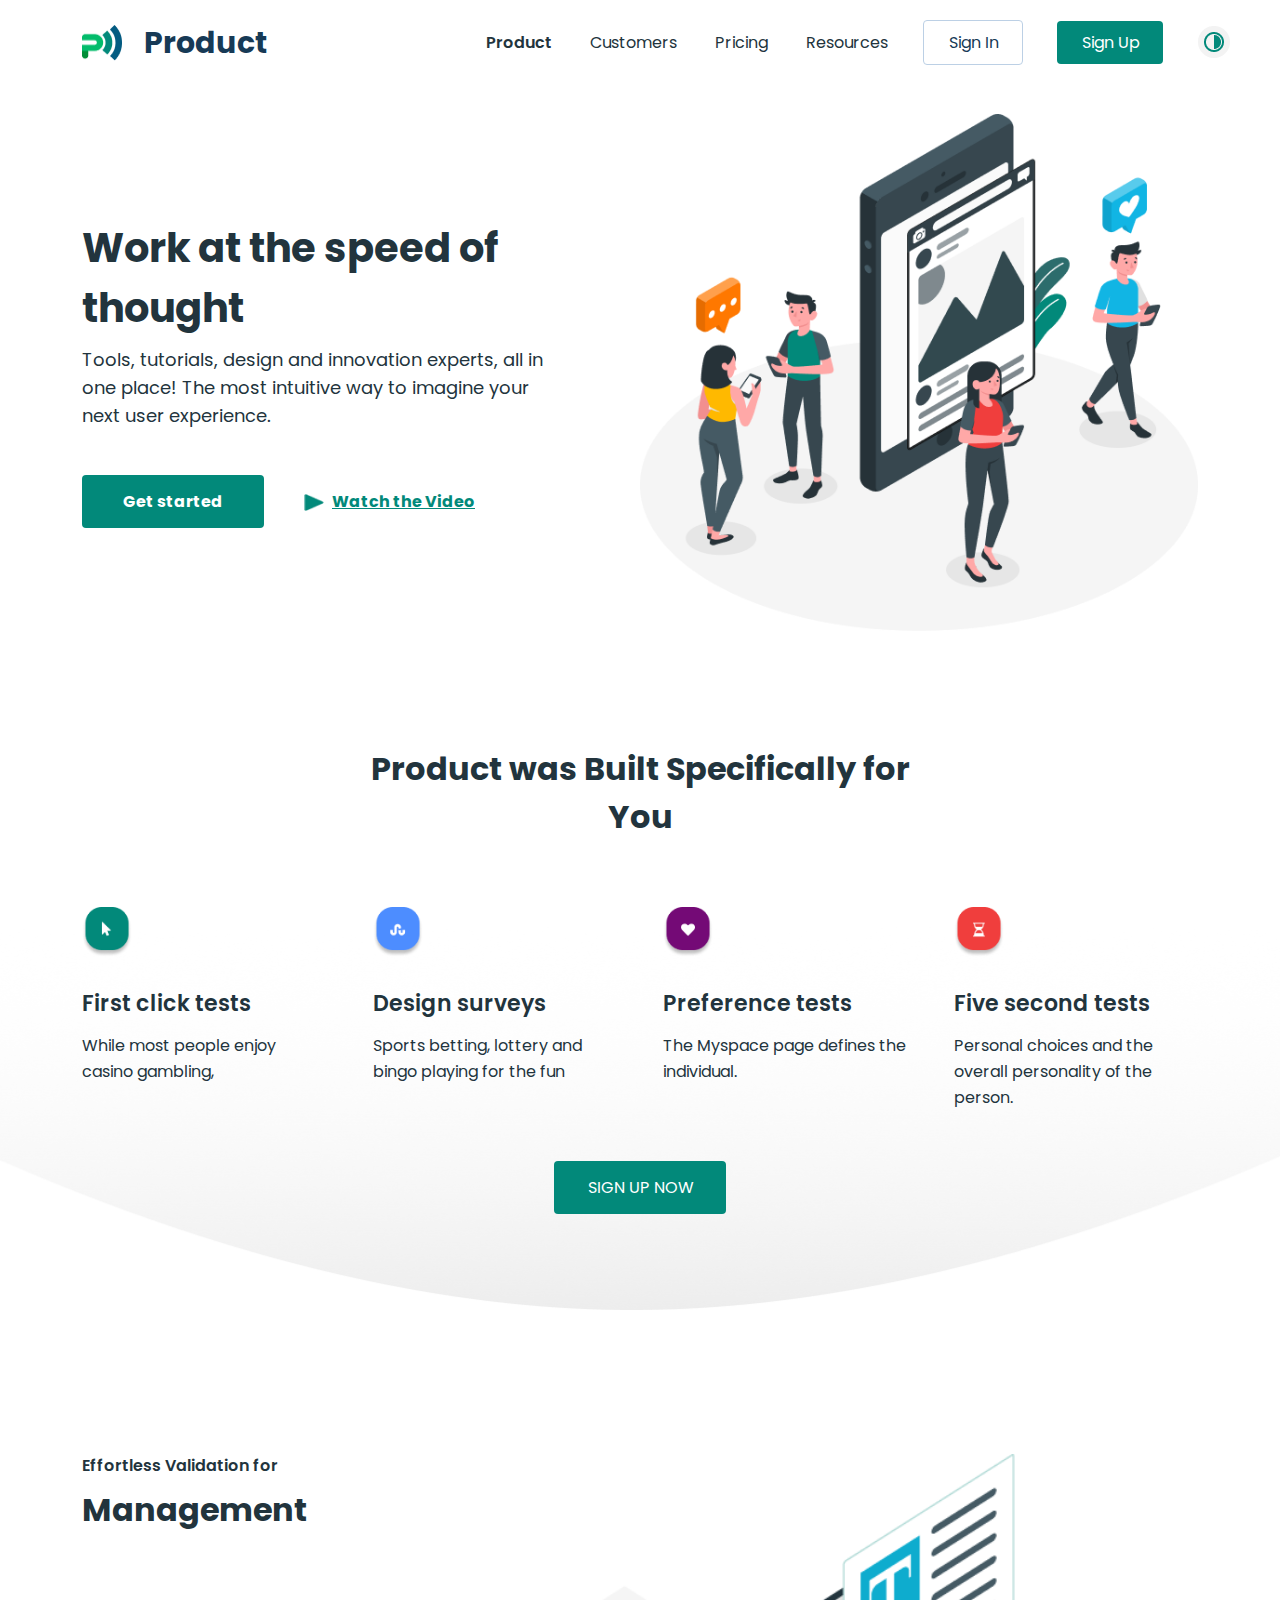
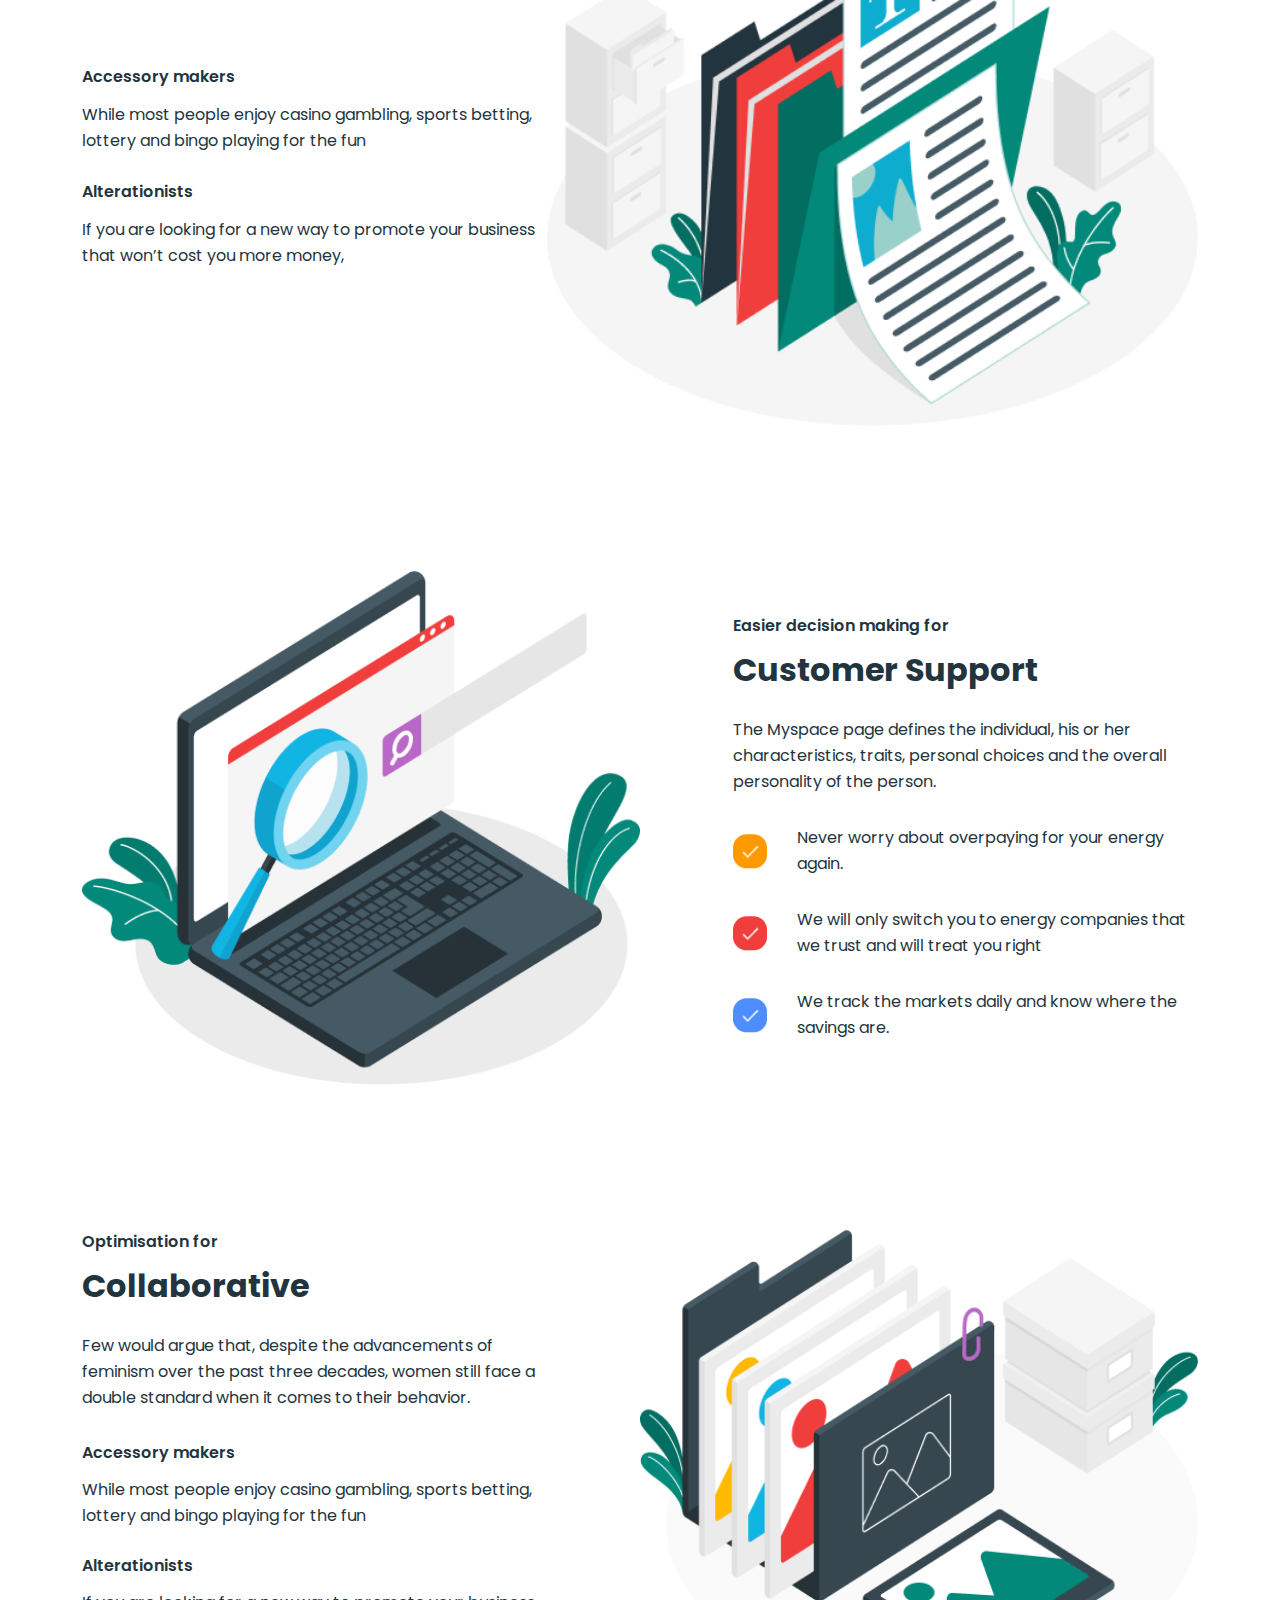
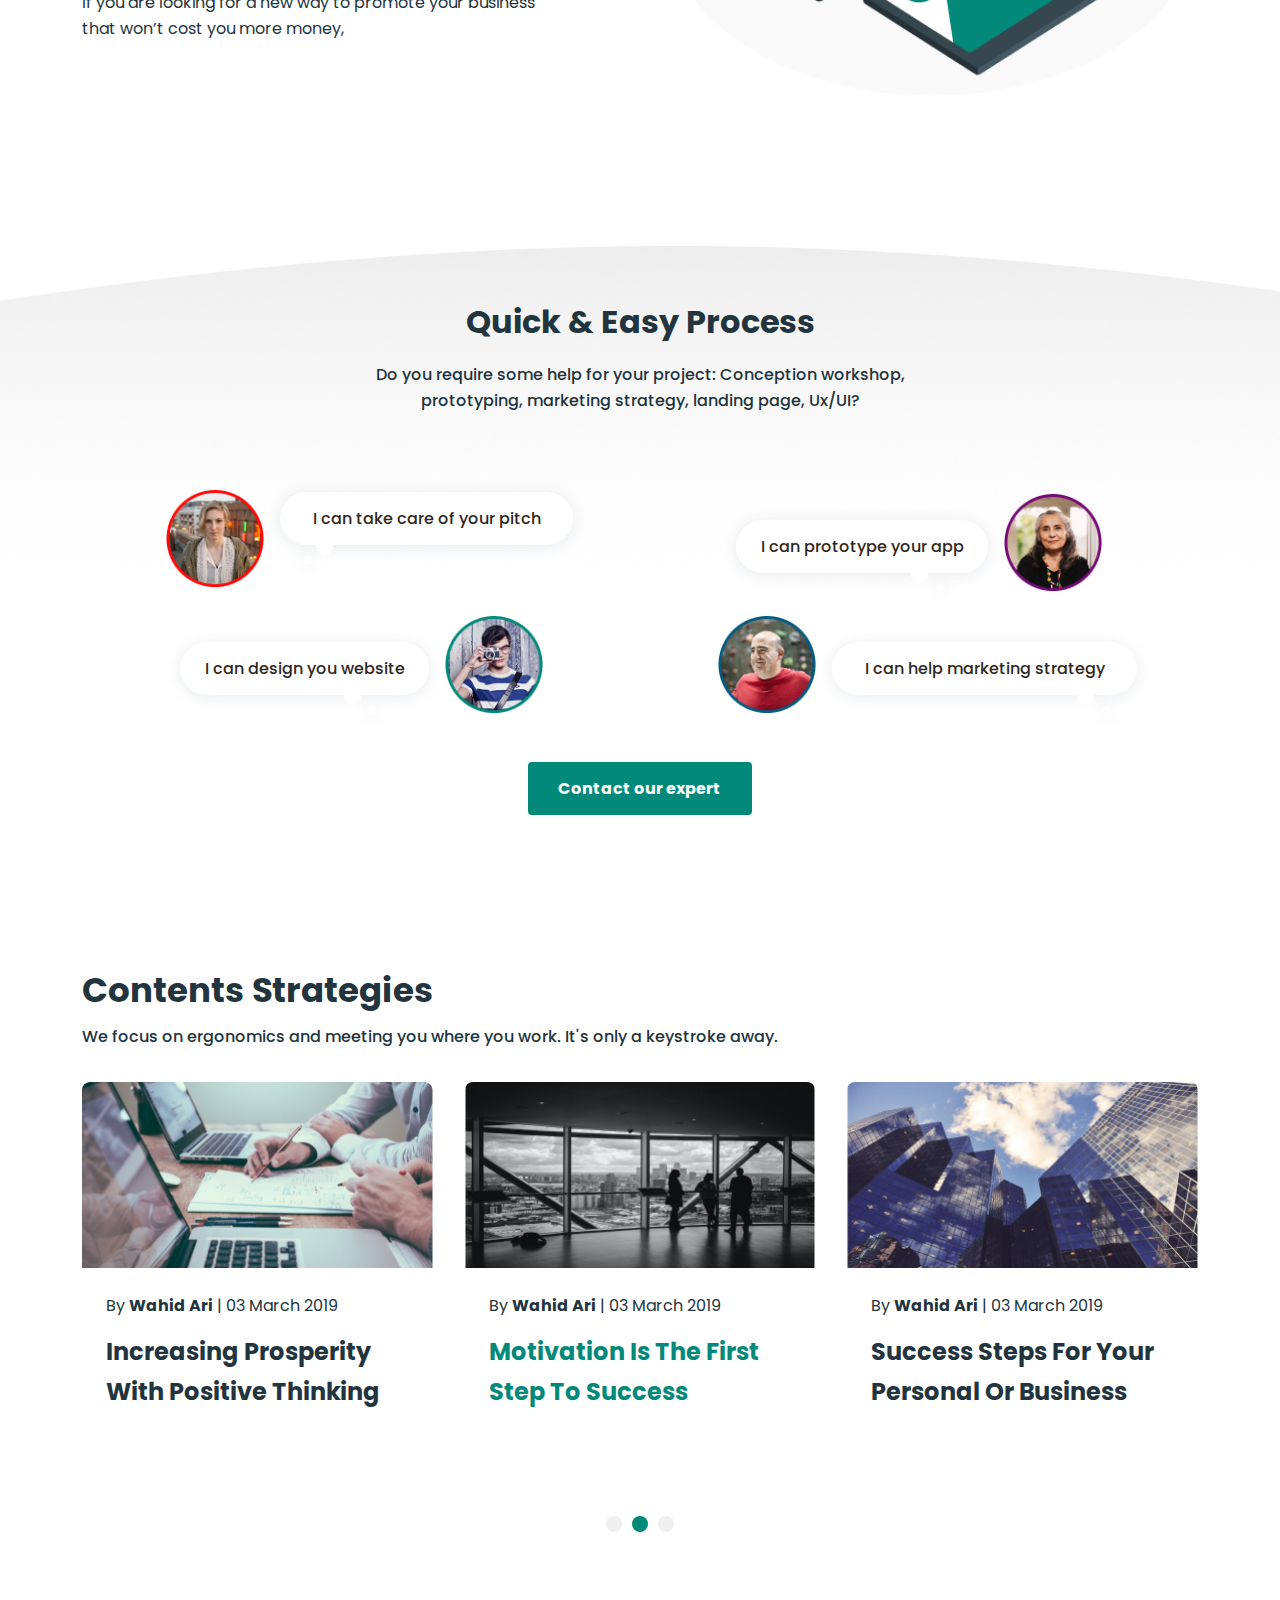
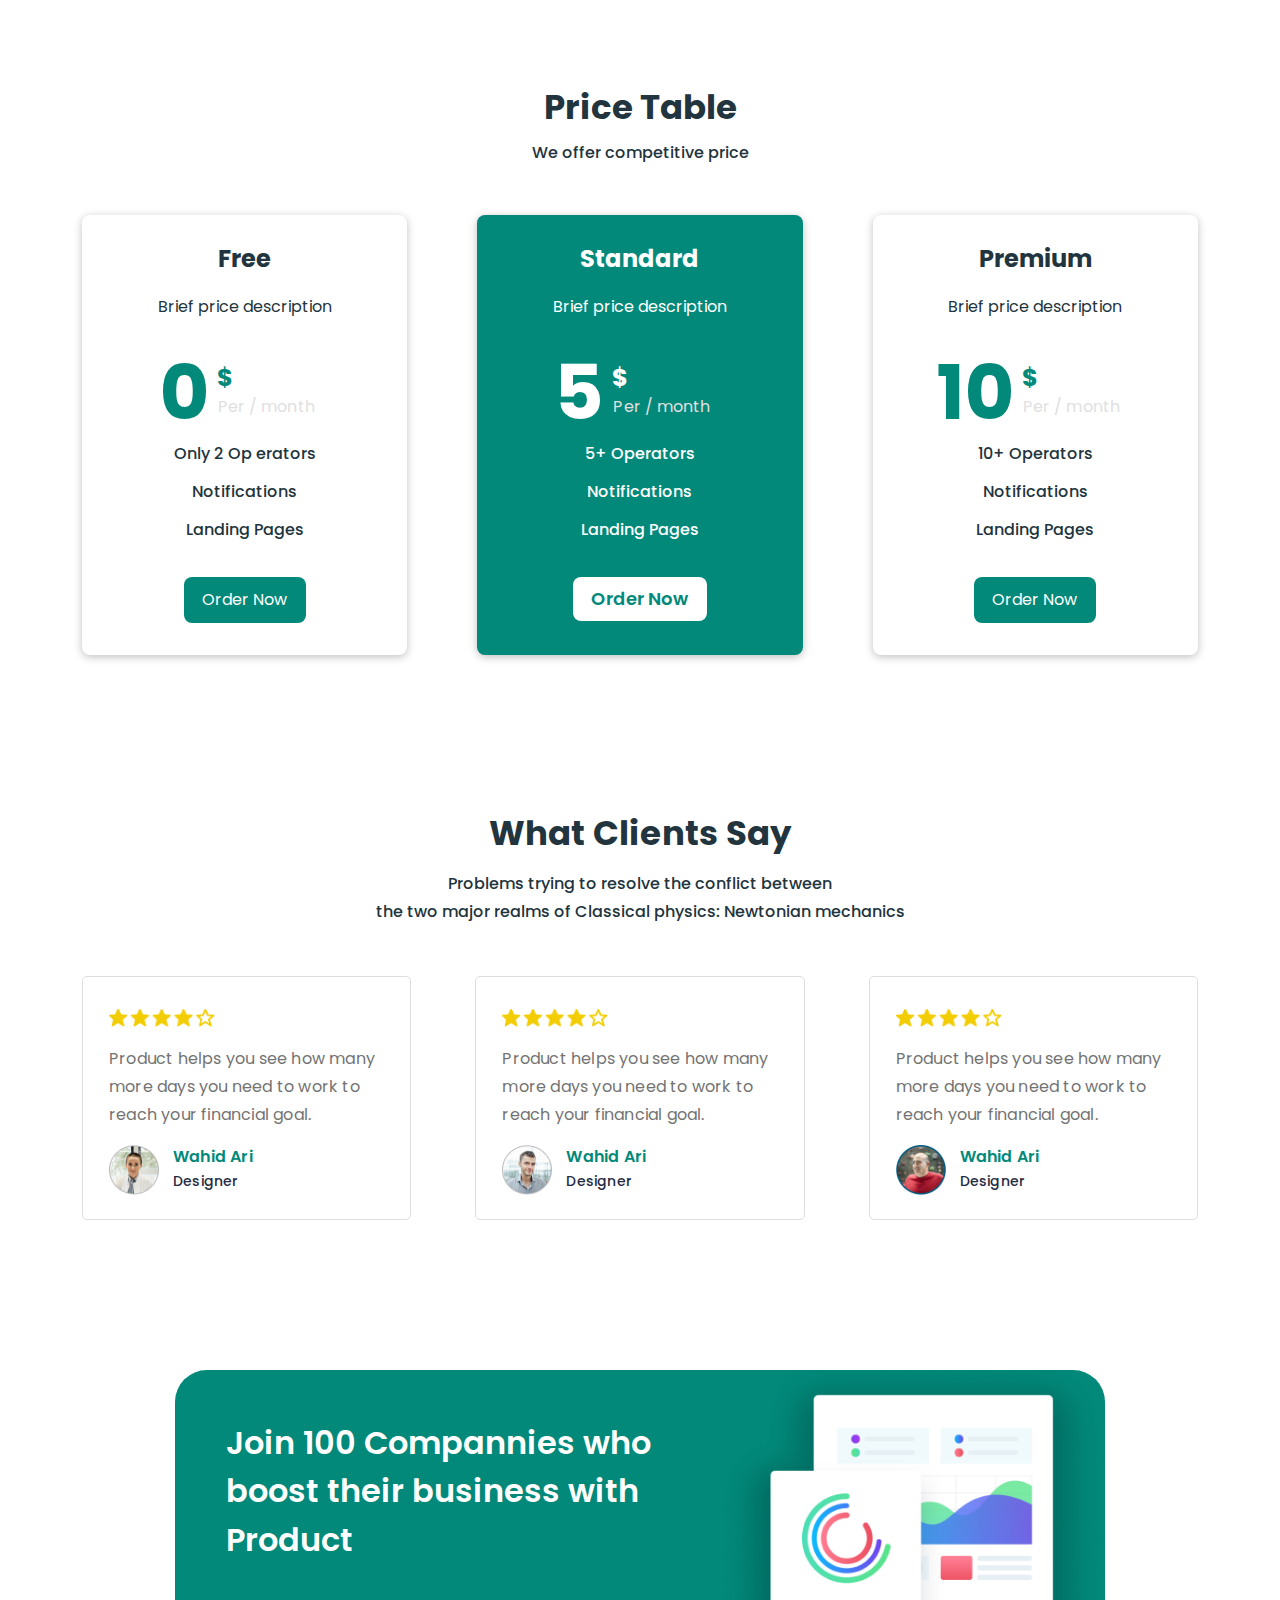
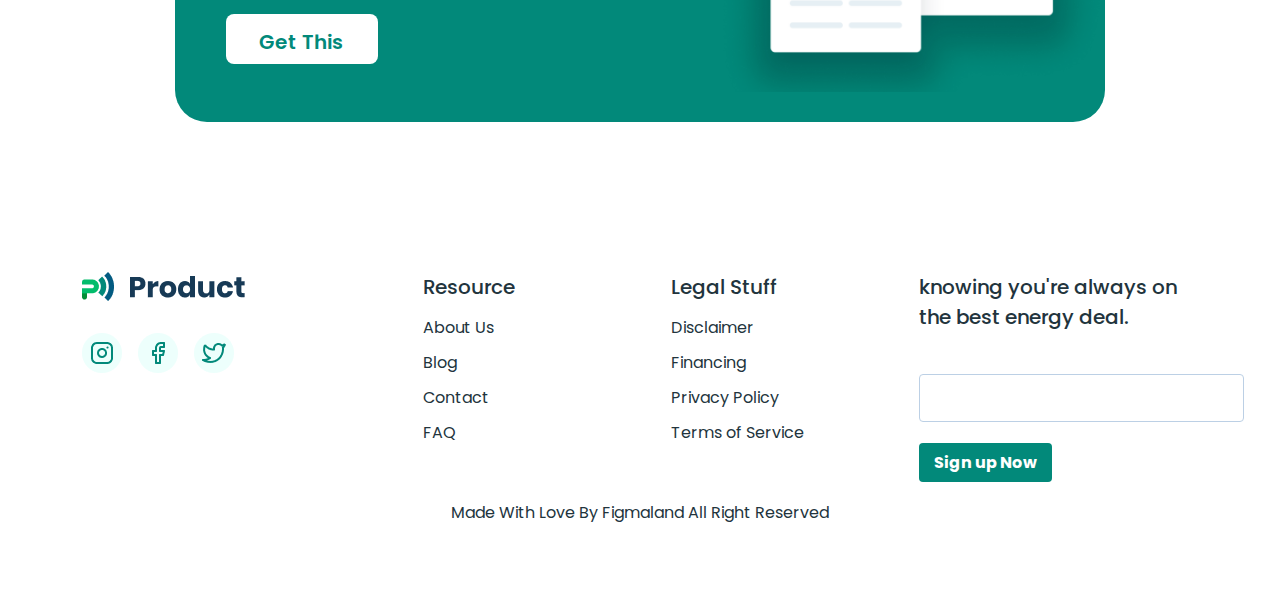
==== commit be554404: "intial commit" ====
--- a/index.html
+++ b/index.html
@@ -28,7 +28,7 @@
               <li><a href="index.html">Product</a></li>
               <li><a href="customers.html">Customers</a></li>
               <li><a href="pricing.html">Pricing</a></li>
-              <li><a href="#">Resources</a></li>
+              <li><a href="resources.html">Resources</a></li>
             </ul>
           </nav>
           <button type="button" class="sign-in">Sign In</button>
--- a/css/style.css
+++ b/css/style.css
@@ -107,7 +107,7 @@
 }
 
 nav ul li a {
-  font-weight: 500;
+  font-weight: 400;
   font-size: 16px;
   line-height: 28px;
   color: var(--text-color)
